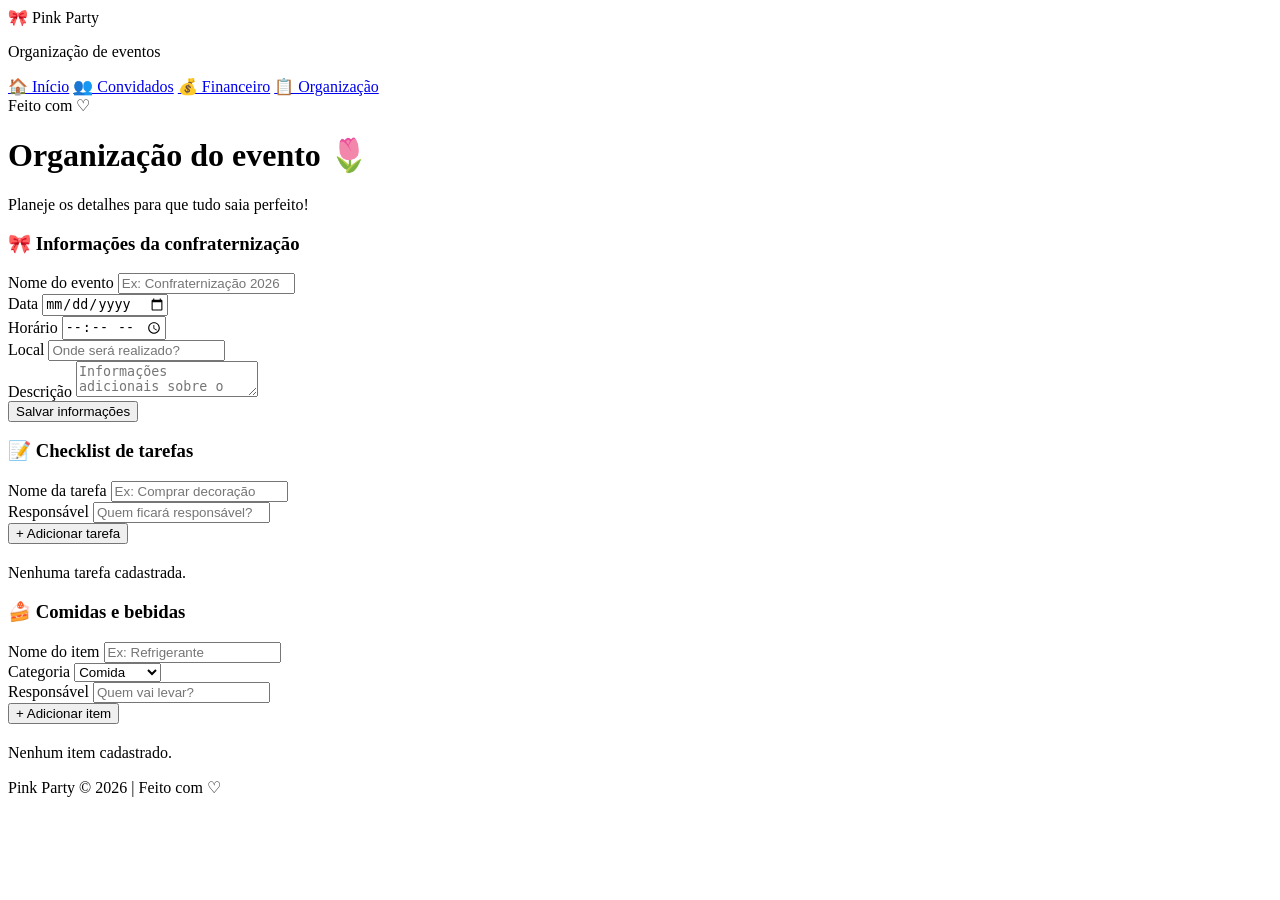
==== organizacao.html @ e9d88d9f "att" ====
<!DOCTYPE html>
<html lang="pt-BR">
<head>
    <meta charset="UTF-8">
    <meta name="viewport" content="width=device-width, initial-scale=1.0">
    <title>Pink Party | Organização</title>
    <link rel="stylesheet" href="css/style.css">
</head>
<body>
<div class="layout">

    <aside class="sidebar">
        <div class="logo">🎀 Pink Party</div>
        <p class="subtitle">Organização de eventos</p>
        <nav>
            <a href="index.html">🏠 Início</a>
            <a href="convidados.html">👥 Convidados</a>
            <a href="financeiro.html">💰 Financeiro</a>
            <a href="organizacao.html" class="active">📋 Organização</a>
        </nav>
        <div class="sidebar-footer">Feito com ♡</div>
    </aside>

    <main class="main-content">

        <header class="page-header">
            <h1>Organização do evento 🌷</h1>
            <p>Planeje os detalhes para que tudo saia perfeito!</p>
        </header>

        <section class="form-card">
            <h3>🎀 Informações da confraternização</h3>

            <form id="formEvento">
                <div class="form-grid">

                    <div class="field">
                        <label>Nome do evento</label>
                        <input type="text" id="nomeEvento" placeholder="Ex: Confraternização 2026" required>
                    </div>

                    <div class="field">
                        <label>Data</label>
                        <input type="date" id="dataEvento">
                    </div>

                    <div class="field">
                        <label>Horário</label>
                        <input type="time" id="horarioEvento">
                    </div>

                    <div class="field">
                        <label>Local</label>
                        <input type="text" id="localEvento" placeholder="Onde será realizado?">
                    </div>

                    <div class="field full">
                        <label>Descrição</label>
                        <textarea id="descricaoEvento" placeholder="Informações adicionais sobre o evento..."></textarea>
                    </div>

                </div>

                <button type="submit" class="btn-primary">Salvar informações</button>
            </form>
        </section>

        <section class="form-card">
            <h3>📝 Checklist de tarefas</h3>

            <form id="formTarefa">
                <div class="form-grid">
                    <div class="field">
                        <label>Nome da tarefa</label>
                        <input type="text" id="nomeTarefa" placeholder="Ex: Comprar decoração" required>
                    </div>

                    <div class="field">
                        <label>Responsável</label>
                        <input type="text" id="responsavelTarefa" placeholder="Quem ficará responsável?">
                    </div>
                </div>

                <button type="submit" class="btn-primary">+ Adicionar tarefa</button>
            </form>

            <div id="listaTarefas" style="margin-top:20px;">
                <p class="empty">Nenhuma tarefa cadastrada.</p>
            </div>
        </section>

        <section class="form-card">
            <h3>🍰 Comidas e bebidas</h3>

            <form id="formItem">
                <div class="form-grid">
                    <div class="field">
                        <label>Nome do item</label>
                        <input type="text" id="nomeItem" placeholder="Ex: Refrigerante" required>
                    </div>

                    <div class="field">
                        <label>Categoria</label>
                        <select id="categoriaItem">
                            <option value="Comida">Comida</option>
                            <option value="Bebida">Bebida</option>
                            <option value="Decoração">Decoração</option>
                            <option value="Outros">Outros</option>
                        </select>
                    </div>

                    <div class="field">
                        <label>Responsável</label>
                        <input type="text" id="responsavelItem" placeholder="Quem vai levar?">
                    </div>
                </div>

                <button type="submit" class="btn-primary">+ Adicionar item</button>
            </form>

            <div id="listaItens" style="margin-top:20px;">
                <p class="empty">Nenhum item cadastrado.</p>
            </div>
        </section>

        <footer>Pink Party © 2026 | Feito com ♡</footer>

    </main>
</div>
<script src="js/script.js"></script>
</body>
</html>
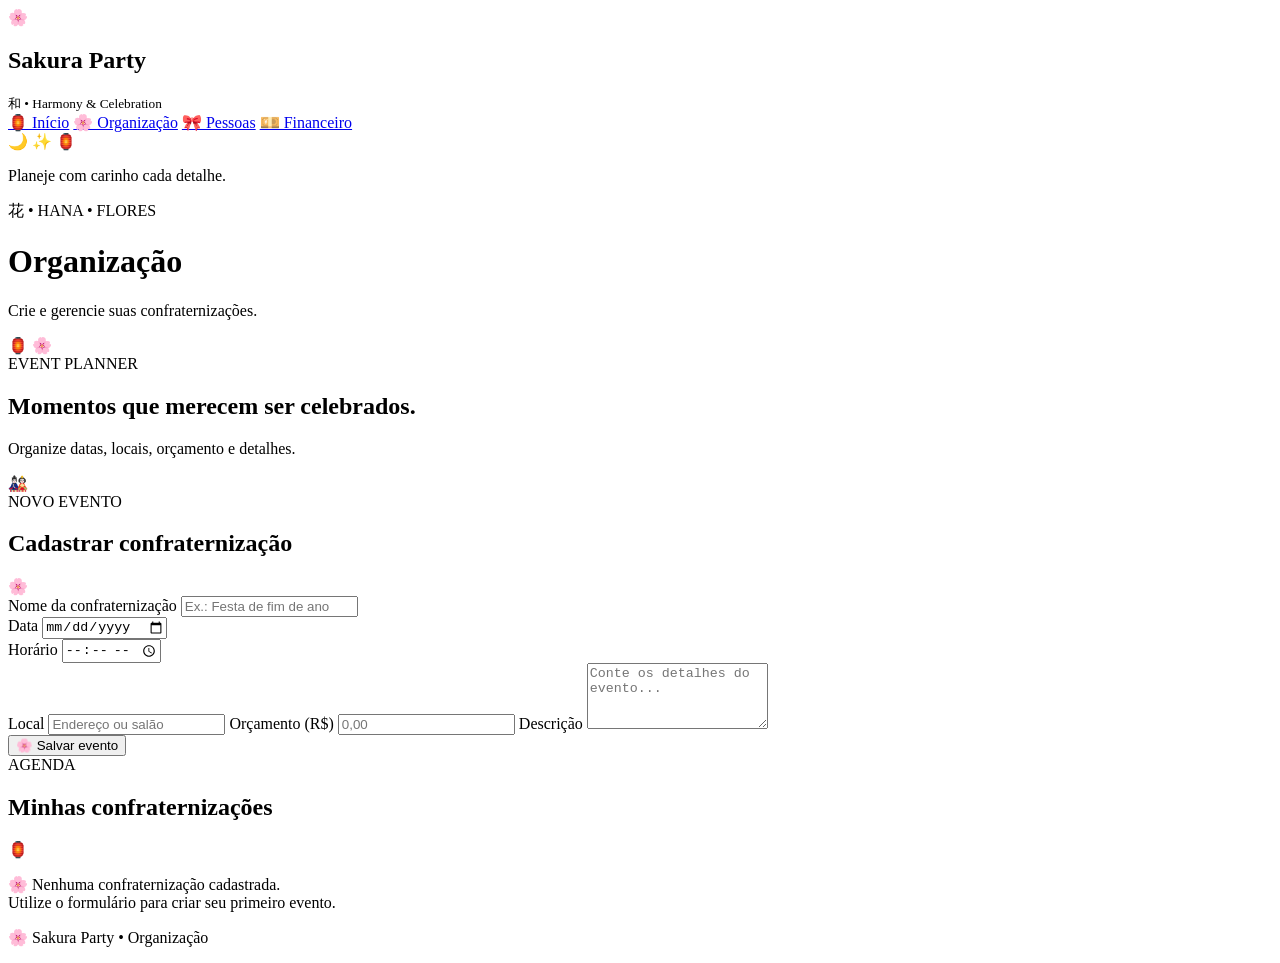
==== commit 9bcdad95: "att" ====
--- a/organizacao.html
+++ b/organizacao.html
@@ -4,130 +4,121 @@
 <head>
     <meta charset="UTF-8">
     <meta name="viewport" content="width=device-width, initial-scale=1.0">
-    <title>Pink Party | Organização</title>
+    <title>Sakura Party | Organização</title>
     <link rel="stylesheet" href="css/style.css">
+    <script src="script.js" defer></script>
 </head>
-<body>
+<body data-page="organizacao">
+
 <div class="layout">
+    <aside class="sidebar">
+        <div class="brand">
+            <span class="brand-icon">🌸</span>
+            <h2>Sakura Party</h2>
+            <small>和 • Harmony & Celebration</small>
+        </div>
 
-    <aside class="sidebar">
-        <div class="logo">🎀 Pink Party</div>
-        <p class="subtitle">Organização de eventos</p>
-        <nav>
-            <a href="index.html">🏠 Início</a>
-            <a href="convidados.html">👥 Convidados</a>
-            <a href="financeiro.html">💰 Financeiro</a>
-            <a href="organizacao.html" class="active">📋 Organização</a>
+        <nav class="menu">
+            <a href="index.html">🏮 Início</a>
+            <a href="organizacao.html" class="active">🌸 Organização</a>
+            <a href="pessoas.html">🎀 Pessoas</a>
+            <a href="real.html">💴 Financeiro</a>
         </nav>
-        <div class="sidebar-footer">Feito com ♡</div>
+
+        <div class="sidebar-footer">
+            <span>🌙 ✨ 🏮</span>
+            <p>Planeje com carinho cada detalhe.</p>
+        </div>
     </aside>
 
     <main class="main-content">
-
-        <header class="page-header">
-            <h1>Organização do evento 🌷</h1>
-            <p>Planeje os detalhes para que tudo saia perfeito!</p>
+        <header class="topbar">
+            <div>
+                <span class="eyebrow">花 • HANA • FLORES</span>
+                <h1>Organização</h1>
+                <p>Crie e gerencie suas confraternizações.</p>
+            </div>
+            <div class="top-decoration">🏮 🌸</div>
         </header>
 
-        <section class="form-card">
-            <h3>🎀 Informações da confraternização</h3>
+        <section class="welcome-banner compact-banner">
+            <div>
+                <span class="banner-label">EVENT PLANNER</span>
+                <h2>Momentos que merecem ser celebrados.</h2>
+                <p>Organize datas, locais, orçamento e detalhes.</p>
+            </div>
+            <span class="banner-emoji">🎎</span>
+        </section>
 
-            <form id="formEvento">
-                <div class="form-grid">
+        <section class="content-grid">
+            <article class="panel form-panel">
+                <div class="panel-heading">
+                    <div>
+                        <span class="eyebrow">NOVO EVENTO</span>
+                        <h2 id="eventFormTitle">Cadastrar confraternização</h2>
+                    </div>
+                    <span class="heading-icon">🌸</span>
+                </div>
 
-                    <div class="field">
-                        <label>Nome do evento</label>
-                        <input type="text" id="nomeEvento" placeholder="Ex: Confraternização 2026" required>
+                <form id="eventForm">
+                    <input type="hidden" id="eventId">
+
+                    <label for="eventName">Nome da confraternização</label>
+                    <input type="text" id="eventName" placeholder="Ex.: Festa de fim de ano" required>
+
+                    <div class="form-row">
+                        <div>
+                            <label for="eventDate">Data</label>
+                            <input type="date" id="eventDate" required>
+                        </div>
+                        <div>
+                            <label for="eventTime">Horário</label>
+                            <input type="time" id="eventTime">
+                        </div>
                     </div>
 
-                    <div class="field">
-                        <label>Data</label>
-                        <input type="date" id="dataEvento">
+                    <label for="eventLocation">Local</label>
+                    <input type="text" id="eventLocation" placeholder="Endereço ou salão">
+
+                    <label for="eventBudget">Orçamento (R$)</label>
+                    <input type="number" id="eventBudget" min="0" step="0.01" placeholder="0,00">
+
+                    <label for="eventDescription">Descrição</label>
+                    <textarea id="eventDescription" rows="4" placeholder="Conte os detalhes do evento..."></textarea>
+
+                    <div class="form-actions">
+                        <button type="submit" class="primary-button" id="eventSubmit">
+                            🌸 Salvar evento
+                        </button>
+                        <button type="button" class="secondary-button" id="eventCancel" hidden>
+                            Cancelar edição
+                        </button>
                     </div>
+                </form>
+            </article>
 
-                    <div class="field">
-                        <label>Horário</label>
-                        <input type="time" id="horarioEvento">
+            <article class="panel">
+                <div class="panel-heading">
+                    <div>
+                        <span class="eyebrow">AGENDA</span>
+                        <h2>Minhas confraternizações</h2>
                     </div>
-
-                    <div class="field">
-                        <label>Local</label>
-                        <input type="text" id="localEvento" placeholder="Onde será realizado?">
-                    </div>
-
-                    <div class="field full">
-                        <label>Descrição</label>
-                        <textarea id="descricaoEvento" placeholder="Informações adicionais sobre o evento..."></textarea>
-                    </div>
-
+                    <span class="heading-icon">🏮</span>
                 </div>
 
-                <button type="submit" class="btn-primary">Salvar informações</button>
-            </form>
+                <div id="eventsList" class="record-list">
+                    <p class="empty-state">🌸 Seus eventos aparecerão aqui.</p>
+                </div>
+            </article>
         </section>
 
-        <section class="form-card">
-            <h3>📝 Checklist de tarefas</h3>
-
-            <form id="formTarefa">
-                <div class="form-grid">
-                    <div class="field">
-                        <label>Nome da tarefa</label>
-                        <input type="text" id="nomeTarefa" placeholder="Ex: Comprar decoração" required>
-                    </div>
-
-                    <div class="field">
-                        <label>Responsável</label>
-                        <input type="text" id="responsavelTarefa" placeholder="Quem ficará responsável?">
-                    </div>
-                </div>
-
-                <button type="submit" class="btn-primary">+ Adicionar tarefa</button>
-            </form>
-
-            <div id="listaTarefas" style="margin-top:20px;">
-                <p class="empty">Nenhuma tarefa cadastrada.</p>
-            </div>
-        </section>
-
-        <section class="form-card">
-            <h3>🍰 Comidas e bebidas</h3>
-
-            <form id="formItem">
-                <div class="form-grid">
-                    <div class="field">
-                        <label>Nome do item</label>
-                        <input type="text" id="nomeItem" placeholder="Ex: Refrigerante" required>
-                    </div>
-
-                    <div class="field">
-                        <label>Categoria</label>
-                        <select id="categoriaItem">
-                            <option value="Comida">Comida</option>
-                            <option value="Bebida">Bebida</option>
-                            <option value="Decoração">Decoração</option>
-                            <option value="Outros">Outros</option>
-                        </select>
-                    </div>
-
-                    <div class="field">
-                        <label>Responsável</label>
-                        <input type="text" id="responsavelItem" placeholder="Quem vai levar?">
-                    </div>
-                </div>
-
-                <button type="submit" class="btn-primary">+ Adicionar item</button>
-            </form>
-
-            <div id="listaItens" style="margin-top:20px;">
-                <p class="empty">Nenhum item cadastrado.</p>
-            </div>
-        </section>
-
-        <footer>Pink Party © 2026 | Feito com ♡</footer>
-
+        <footer class="footer">
+            <p>🌸 Sakura Party • Organização</p>
+        </footer>
     </main>
 </div>
-<script src="js/script.js"></script>
+
 </body>
 </html>
+
+</html>
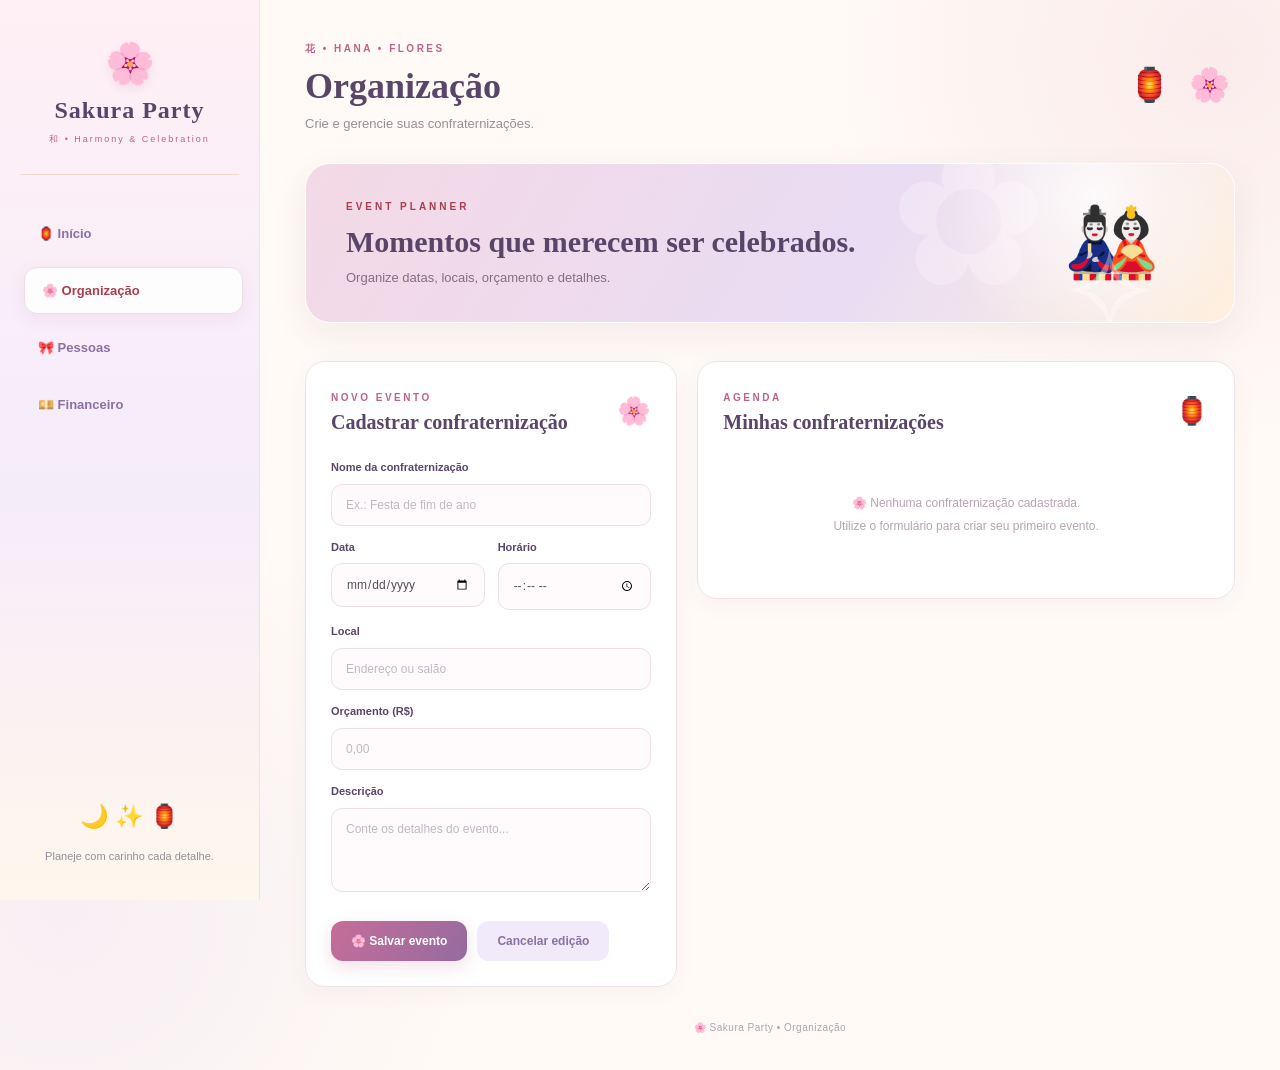
==== commit eeea6c3d: "att" ====
--- a/organizacao.html
+++ b/organizacao.html
@@ -5,7 +5,7 @@
     <meta charset="UTF-8">
     <meta name="viewport" content="width=device-width, initial-scale=1.0">
     <title>Sakura Party | Organização</title>
-    <link rel="stylesheet" href="css/style.css">
+    <link rel="stylesheet" href="style.css">
     <script src="script.js" defer></script>
 </head>
 <body data-page="organizacao">
--- a/style.css
+++ b/style.css
@@ -0,0 +1,975 @@
+
+@import url('https://fonts.googleapis.com/css2?family=DM+Sans:wght@400;500;600;700;800&family=Noto+Serif+JP:wght@400;500;600;700&display=swap');
+
+:root {
+    --pink: #e8a9c3;
+    --pink-dark: #bd638e;
+    --pink-light: #fff0f5;
+    --purple: #8b70a5;
+    --purple-dark: #594568;
+    --lavender: #e8dcf3;
+    --red: #a83e50;
+    --red-light: #fae8e8;
+    --gold: #c69b55;
+    --gold-light: #f8efd9;
+    --cream: #fffaf5;
+    --white: #ffffff;
+    --text: #594c57;
+    --muted: #9c8b98;
+    --border: #f0e1e9;
+    --shadow: 0 12px 35px rgba(107, 69, 95, .08);
+    --radius: 20px;
+}
+
+* {
+    margin: 0;
+    padding: 0;
+    box-sizing: border-box;
+}
+
+html {
+    scroll-behavior: smooth;
+}
+
+body {
+    min-height: 100vh;
+    font-family: 'DM Sans', sans-serif;
+    color: var(--text);
+    background:
+        radial-gradient(circle at 95% 5%, rgba(232,169,195,.18), transparent 25%),
+        radial-gradient(circle at 5% 85%, rgba(218,198,238,.22), transparent 28%),
+        var(--cream);
+}
+
+button, input, select, textarea {
+    font: inherit;
+}
+
+button, a {
+    -webkit-tap-highlight-color: transparent;
+}
+
+a {
+    text-decoration: none;
+    color: inherit;
+}
+
+/* =================================
+   ESTRUTURA PRINCIPAL
+================================= */
+
+.layout {
+    display: flex;
+    min-height: 100vh;
+}
+
+.sidebar {
+    width: 260px;
+    min-width: 260px;
+    height: 100vh;
+    position: sticky;
+    top: 0;
+    padding: 28px 20px;
+    display: flex;
+    flex-direction: column;
+    background: linear-gradient(
+        180deg,
+        #fff0f5 0%,
+        #f5ecfa 55%,
+        #fff7ec 100%
+    );
+    border-right: 1px solid var(--border);
+    overflow-y: auto;
+}
+
+.brand {
+    text-align: center;
+    padding: 12px 5px 28px;
+    border-bottom: 1px solid rgba(198,155,85,.25);
+}
+
+.brand-icon {
+    display: block;
+    font-size: 40px;
+    margin-bottom: 10px;
+    filter: drop-shadow(0 4px 5px rgba(190,100,145,.15));
+}
+
+.brand h2 {
+    font-family: 'Noto Serif JP', serif;
+    font-size: 24px;
+    color: var(--purple-dark);
+    letter-spacing: 1px;
+}
+
+.brand small {
+    display: block;
+    margin-top: 9px;
+    font-size: 9px;
+    letter-spacing: 2px;
+    color: var(--pink-dark);
+}
+
+.menu {
+    display: flex;
+    flex-direction: column;
+    gap: 10px;
+    margin-top: 35px;
+}
+
+.menu a {
+    display: flex;
+    align-items: center;
+    gap: 12px;
+    padding: 15px 17px;
+    border-radius: 13px;
+    color: var(--purple);
+    font-size: 13px;
+    font-weight: 700;
+    border: 1px solid transparent;
+    transition: .25s ease;
+}
+
+.menu a:hover,
+.menu a.active {
+    color: var(--red);
+    background: rgba(255,255,255,.9);
+    border-color: #f0dce5;
+    box-shadow: 0 5px 18px rgba(150,90,120,.08);
+    transform: translateX(4px);
+}
+
+.sidebar-footer {
+    margin-top: auto;
+    padding: 25px 8px 5px;
+    text-align: center;
+    font-size: 11px;
+    color: var(--muted);
+    line-height: 1.8;
+}
+
+.sidebar-footer span {
+    display: block;
+    font-size: 23px;
+    margin-bottom: 10px;
+}
+
+.main-content {
+    flex: 1;
+    min-width: 0;
+    max-width: 1650px;
+    padding: 38px 45px 25px;
+    margin: 0 auto;
+}
+
+/* =================================
+   CABEÇALHO
+================================= */
+
+.topbar {
+    display: flex;
+    justify-content: space-between;
+    align-items: center;
+    gap: 20px;
+    margin-bottom: 32px;
+}
+
+.topbar h1 {
+    font-family: 'Noto Serif JP', serif;
+    color: var(--purple-dark);
+    font-size: clamp(25px, 3vw, 36px);
+    margin: 9px 0;
+}
+
+.topbar p {
+    font-size: 13px;
+    color: var(--muted);
+}
+
+.eyebrow {
+    color: var(--pink-dark);
+    font-size: 10px;
+    font-weight: 800;
+    letter-spacing: 2.5px;
+}
+
+.top-decoration {
+    font-size: 33px;
+    letter-spacing: 5px;
+}
+
+.date-label {
+    background: white;
+    border: 1px solid var(--border);
+    border-radius: 30px;
+    padding: 10px 16px;
+    color: var(--purple);
+    font-size: 12px;
+    white-space: nowrap;
+}
+
+/* =================================
+   BANNER ORIENTAL
+================================= */
+
+.welcome-banner {
+    position: relative;
+    isolation: isolate;
+    overflow: hidden;
+    min-height: 215px;
+    padding: 35px 40px;
+    margin-bottom: 38px;
+    display: flex;
+    align-items: center;
+    justify-content: space-between;
+    gap: 20px;
+    border-radius: 25px;
+    border: 1px solid rgba(255,255,255,.9);
+    background:
+        radial-gradient(circle at 85% 20%, rgba(255,255,255,.8), transparent 20%),
+        linear-gradient(120deg, #f4d9e5, #e9dcf3 60%, #fff0dd);
+    box-shadow: var(--shadow);
+}
+
+.welcome-banner::before {
+    content: "✿";
+    position: absolute;
+    z-index: -1;
+    right: 20%;
+    top: -55px;
+    font-size: 190px;
+    color: rgba(255,255,255,.25);
+}
+
+.welcome-banner::after {
+    content: "✧";
+    position: absolute;
+    right: 8%;
+    bottom: -40px;
+    font-size: 120px;
+    color: rgba(255,255,255,.35);
+}
+
+.banner-label {
+    display: block;
+    color: var(--red);
+    font-size: 10px;
+    font-weight: 800;
+    letter-spacing: 3px;
+    margin-bottom: 13px;
+}
+
+.welcome-banner h2 {
+    max-width: 570px;
+    color: var(--purple-dark);
+    font-family: 'Noto Serif JP', serif;
+    font-size: clamp(21px, 3vw, 30px);
+    margin-bottom: 11px;
+}
+
+.welcome-banner p {
+    color: #846e83;
+    font-size: 13px;
+    margin-bottom: 23px;
+}
+
+.banner-art {
+    font-size: 110px;
+    padding-right: 30px;
+    animation: sakuraFloat 4s ease-in-out infinite;
+}
+
+.banner-emoji {
+    font-size: 75px;
+    margin-right: 35px;
+    animation: sakuraFloat 4s ease-in-out infinite;
+}
+
+.compact-banner {
+    min-height: 160px;
+}
+
+.compact-banner p {
+    margin-bottom: 0;
+}
+
+@keyframes sakuraFloat {
+    0%, 100% {
+        transform: translateY(0);
+    }
+    50% {
+        transform: translateY(-10px);
+    }
+}
+
+/* =================================
+   BOTÕES
+================================= */
+
+.primary-button,
+.secondary-button,
+.danger-button {
+    display: inline-flex;
+    justify-content: center;
+    align-items: center;
+    gap: 8px;
+    padding: 13px 20px;
+    border: none;
+    border-radius: 12px;
+    cursor: pointer;
+    font-size: 12px;
+    font-weight: 700;
+    transition: .25s ease;
+}
+
+.primary-button {
+    color: white;
+    background: linear-gradient(120deg, #c66d98, #956b9f);
+    box-shadow: 0 6px 18px rgba(189,99,142,.2);
+}
+
+.primary-button:hover {
+    transform: translateY(-3px);
+    box-shadow: 0 9px 22px rgba(189,99,142,.3);
+}
+
+.secondary-button {
+    color: var(--purple);
+    background: #f1eafa;
+}
+
+.secondary-button:hover {
+    background: #e7d9f3;
+}
+
+.danger-button {
+    color: var(--red);
+    background: var(--red-light);
+}
+
+button:disabled {
+    opacity: .5;
+    cursor: not-allowed;
+}
+
+.form-actions {
+    display: flex;
+    flex-wrap: wrap;
+    gap: 10px;
+    margin-top: 18px;
+}
+
+/* =================================
+   TÍTULOS
+================================= */
+
+.section-heading {
+    display: flex;
+    justify-content: space-between;
+    align-items: center;
+    gap: 15px;
+    margin-bottom: 20px;
+}
+
+.section-heading h2,
+.panel-heading h2 {
+    font-family: 'Noto Serif JP', serif;
+    color: var(--purple-dark);
+    font-size: 20px;
+    margin-top: 6px;
+}
+
+.panel-heading {
+    display: flex;
+    justify-content: space-between;
+    align-items: center;
+    gap: 12px;
+    margin-bottom: 23px;
+}
+
+.heading-icon {
+    font-size: 27px;
+}
+
+.text-link {
+    color: var(--pink-dark);
+    font-size: 11px;
+    font-weight: 800;
+}
+
+.text-link:hover {
+    color: var(--red);
+}
+
+/* =================================
+   CARTÕES DE ESTATÍSTICAS
+================================= */
+
+.stats-grid {
+    display: grid;
+    grid-template-columns: repeat(4, minmax(0, 1fr));
+    gap: 17px;
+    margin-bottom: 27px;
+}
+
+.stat-card {
+    position: relative;
+    overflow: hidden;
+    min-width: 0;
+    padding: 21px;
+    display: flex;
+    flex-direction: column;
+    gap: 9px;
+    background: white;
+    border: 1px solid var(--border);
+    border-radius: 19px;
+    box-shadow: 0 6px 22px rgba(100,70,90,.04);
+    transition: .25s ease;
+}
+
+.stat-card:hover {
+    transform: translateY(-4px);
+    box-shadow: var(--shadow);
+}
+
+.stat-card::after {
+    content: "✧";
+    position: absolute;
+    right: 14px;
+    bottom: 7px;
+    font-size: 34px;
+    color: rgba(215,166,195,.17);
+}
+
+.stat-card > span:not(.stat-icon) {
+    font-size: 11px;
+    font-weight: 600;
+    color: var(--muted);
+}
+
+.stat-icon {
+    font-size: 26px;
+}
+
+.stat-card strong {
+    color: var(--purple-dark);
+    font-size: clamp(20px, 2.5vw, 27px);
+    overflow-wrap: anywhere;
+}
+
+.stat-card small {
+    font-size: 10px;
+    color: #b4a6b2;
+}
+
+.small-stats,
+.finance-stats {
+    grid-template-columns: repeat(3, minmax(0, 1fr));
+}
+
+/* =================================
+   PAINÉIS
+================================= */
+
+.dashboard-grid {
+    display: grid;
+    grid-template-columns: 1.3fr 1fr;
+    gap: 20px;
+}
+
+.content-grid {
+    display: grid;
+    grid-template-columns: minmax(280px, .9fr) minmax(0, 1.3fr);
+    align-items: start;
+    gap: 20px;
+}
+
+.panel {
+    min-width: 0;
+    padding: 25px;
+    background: rgba(255,255,255,.96);
+    border: 1px solid var(--border);
+    border-radius: var(--radius);
+    box-shadow: 0 6px 25px rgba(100,70,90,.045);
+}
+
+/* =================================
+   FORMULÁRIOS
+================================= */
+
+form {
+    display: flex;
+    flex-direction: column;
+    gap: 11px;
+}
+
+form label {
+    color: var(--purple-dark);
+    font-size: 11px;
+    font-weight: 700;
+    margin-top: 4px;
+}
+
+input,
+select,
+textarea {
+    width: 100%;
+    padding: 13px 14px;
+    color: var(--text);
+    background: #fffbfd;
+    border: 1px solid #eddee7;
+    border-radius: 11px;
+    outline: none;
+    font-size: 12px;
+    transition: .2s ease;
+}
+
+input:focus,
+select:focus,
+textarea:focus {
+    background: white;
+    border-color: var(--pink);
+    box-shadow: 0 0 0 4px rgba(233,168,194,.15);
+}
+
+input::placeholder,
+textarea::placeholder {
+    color: #c4b7c2;
+}
+
+textarea {
+    min-height: 80px;
+    resize: vertical;
+}
+
+.form-row {
+    display: grid;
+    grid-template-columns: 1fr 1fr;
+    gap: 13px;
+}
+
+.form-row > div {
+    min-width: 0;
+    display: flex;
+    flex-direction: column;
+    gap: 10px;
+}
+
+/* =================================
+   PESQUISA
+================================= */
+
+.search-box {
+    display: flex;
+    align-items: center;
+    gap: 10px;
+    padding: 0 13px;
+    margin-bottom: 18px;
+    background: #fffbfd;
+    border: 1px solid var(--border);
+    border-radius: 12px;
+}
+
+.search-box input {
+    border: none;
+    background: transparent;
+    box-shadow: none;
+}
+
+/* =================================
+   LISTAS E REGISTROS
+================================= */
+
+.record-list,
+.event-preview {
+    display: flex;
+    flex-direction: column;
+    gap: 12px;
+}
+
+.record-item {
+    padding: 16px;
+    background: #fffafd;
+    border: 1px solid #f1e5ed;
+    border-radius: 14px;
+    transition: .25s ease;
+}
+
+.record-item:hover {
+    border-color: var(--pink);
+    transform: translateY(-2px);
+    box-shadow: 0 5px 17px rgba(170,100,140,.06);
+}
+
+.record-top {
+    display: flex;
+    justify-content: space-between;
+    align-items: flex-start;
+    gap: 12px;
+}
+
+.record-item h3 {
+    color: var(--purple-dark);
+    font-size: 13px;
+    margin-bottom: 7px;
+    overflow-wrap: anywhere;
+}
+
+.record-item p {
+    color: var(--muted);
+    font-size: 11px;
+    line-height: 1.8;
+    overflow-wrap: anywhere;
+}
+
+.record-meta {
+    display: flex;
+    flex-wrap: wrap;
+    gap: 7px;
+    margin-top: 12px;
+}
+
+.pill {
+    display: inline-flex;
+    align-items: center;
+    padding: 6px 10px;
+    border-radius: 30px;
+    background: #f1eafa;
+    color: var(--purple);
+    font-size: 9px;
+    font-weight: 700;
+}
+
+.pill.success {
+    color: #53845e;
+    background: #e6f3e9;
+}
+
+.pill.pending {
+    color: #a77c39;
+    background: #fff1d9;
+}
+
+.pill.danger {
+    color: #ac5964;
+    background: #fbe7e8;
+}
+
+.record-actions {
+    display: flex;
+    flex-wrap: wrap;
+    gap: 8px;
+    margin-top: 13px;
+}
+
+.small-action {
+    padding: 8px 11px;
+    color: var(--purple);
+    background: white;
+    border: 1px solid var(--border);
+    border-radius: 8px;
+    cursor: pointer;
+    font-size: 10px;
+    font-weight: 700;
+    transition: .2s;
+}
+
+.small-action:hover {
+    background: var(--pink-light);
+    border-color: var(--pink);
+}
+
+.small-action.delete {
+    color: var(--red);
+}
+
+.empty-state {
+    padding: 35px 12px;
+    color: #b5a5b2;
+    text-align: center;
+    font-size: 12px;
+    line-height: 1.9;
+}
+
+.record-description {
+    margin-top: 10px;
+}
+
+/* =================================
+   ÁREA KAWAII
+================================= */
+
+.character-panel {
+    background:
+        radial-gradient(circle at 95% 5%, #f9eaf4, transparent 35%),
+        white;
+}
+
+.character-grid {
+    display: grid;
+    grid-template-columns: repeat(2, 1fr);
+    gap: 13px;
+    margin: 22px 0;
+}
+
+.character {
+    min-height: 110px;
+    display: flex;
+    flex-direction: column;
+    justify-content: center;
+    align-items: center;
+    gap: 8px;
+    padding: 15px 8px;
+    border-radius: 16px;
+    border: 1px solid transparent;
+    transition: .2s;
+}
+
+.character:hover {
+    transform: translateY(-4px);
+}
+
+.character span {
+    font-size: 36px;
+}
+
+.character strong {
+    font-size: 10px;
+}
+
+.kuromi {
+    background: #eee7fa;
+    color: #72558d;
+}
+
+.melody {
+    background: #fff0f5;
+    color: #bd638e;
+}
+
+.kitty {
+    background: #fff0ed;
+    color: #a9585b;
+}
+
+.chococat {
+    background: #f1e9e1;
+    color: #71513d;
+}
+
+.soft-message {
+    margin-top: 15px;
+    color: var(--pink-dark);
+    text-align: center;
+    font-family: 'Noto Serif JP', serif;
+    font-size: 11px;
+}
+
+/* =================================
+   RODAPÉ
+================================= */
+
+.footer {
+    padding: 35px 10px 12px;
+    color: #b4a2b2;
+    text-align: center;
+    font-size: 10px;
+    letter-spacing: .5px;
+}
+
+/* =================================
+   ANIMAÇÕES
+================================= */
+
+@keyframes fadeIn {
+    from {
+        opacity: 0;
+        transform: translateY(8px);
+    }
+    to {
+        opacity: 1;
+        transform: translateY(0);
+    }
+}
+
+.panel,
+.stat-card,
+.record-item {
+    animation: fadeIn .45s ease both;
+}
+
+/* =================================
+   TABLET
+================================= */
+
+@media (max-width: 1100px) {
+    .main-content {
+        padding: 30px 25px;
+    }
+
+    .stats-grid {
+        grid-template-columns: repeat(2, minmax(0, 1fr));
+    }
+
+    .content-grid {
+        grid-template-columns: 1fr;
+    }
+}
+
+/* =================================
+   CELULAR
+================================= */
+
+@media (max-width: 760px) {
+    .layout {
+        display: block;
+    }
+
+    .sidebar {
+        position: relative;
+        width: 100%;
+        min-width: 0;
+        height: auto;
+        min-height: 0;
+        padding: 15px;
+    }
+
+    .brand {
+        padding-bottom: 13px;
+    }
+
+    .brand-icon {
+        font-size: 28px;
+        margin-bottom: 3px;
+    }
+
+    .brand h2 {
+        font-size: 20px;
+    }
+
+    .brand small {
+        font-size: 9px;
+    }
+
+    .menu {
+        flex-direction: row;
+        overflow-x: auto;
+        gap: 6px;
+        margin-top: 13px;
+        padding-bottom: 5px;
+    }
+
+    .menu a {
+        flex-shrink: 0;
+        padding: 11px 13px;
+        font-size: 11px;
+    }
+
+    .menu a:hover,
+    .menu a.active {
+        transform: none;
+    }
+
+    .sidebar-footer {
+        display: none;
+    }
+
+    .main-content {
+        padding: 24px 15px;
+    }
+
+    .topbar {
+        align-items: flex-start;
+    }
+
+    .top-decoration {
+        font-size: 22px;
+    }
+
+    .welcome-banner {
+        min-height: 175px;
+        padding: 24px 20px;
+    }
+
+    .banner-art {
+        font-size: 65px;
+        padding: 0;
+    }
+
+    .banner-emoji {
+        font-size: 45px;
+        margin: 0;
+    }
+
+    .dashboard-grid {
+        grid-template-columns: 1fr;
+    }
+
+    .panel {
+        padding: 18px;
+    }
+
+    .stats-grid {
+        gap: 10px;
+    }
+
+    .stat-card {
+        padding: 15px;
+    }
+
+    .date-label {
+        font-size: 10px;
+    }
+}
+
+/* =================================
+   CELULARES PEQUENOS
+================================= */
+
+@media (max-width: 420px) {
+    .main-content {
+        padding: 20px 11px;
+    }
+
+    .topbar h1 {
+        font-size: 23px;
+    }
+
+    .topbar p {
+        font-size: 11px;
+    }
+
+    .welcome-banner {
+        padding: 20px 15px;
+    }
+
+    .welcome-banner h2 {
+        font-size: 19px;
+    }
+
+    .welcome-banner p {
+        font-size: 11px;
+    }
+
+    .primary-button,
+    .secondary-button {
+        padding: 11px 13px;
+        font-size: 11px;
+    }
+
+    .form-row {
+        grid-template-columns: 1fr;
+    }
+
+    .section-heading h2 {
+        font-size: 17px;
+    }
+
+    .character-grid {
+        gap: 8px;
+    }
+
+    .record-top {
+        flex-wrap: wrap;
+    }
+}
